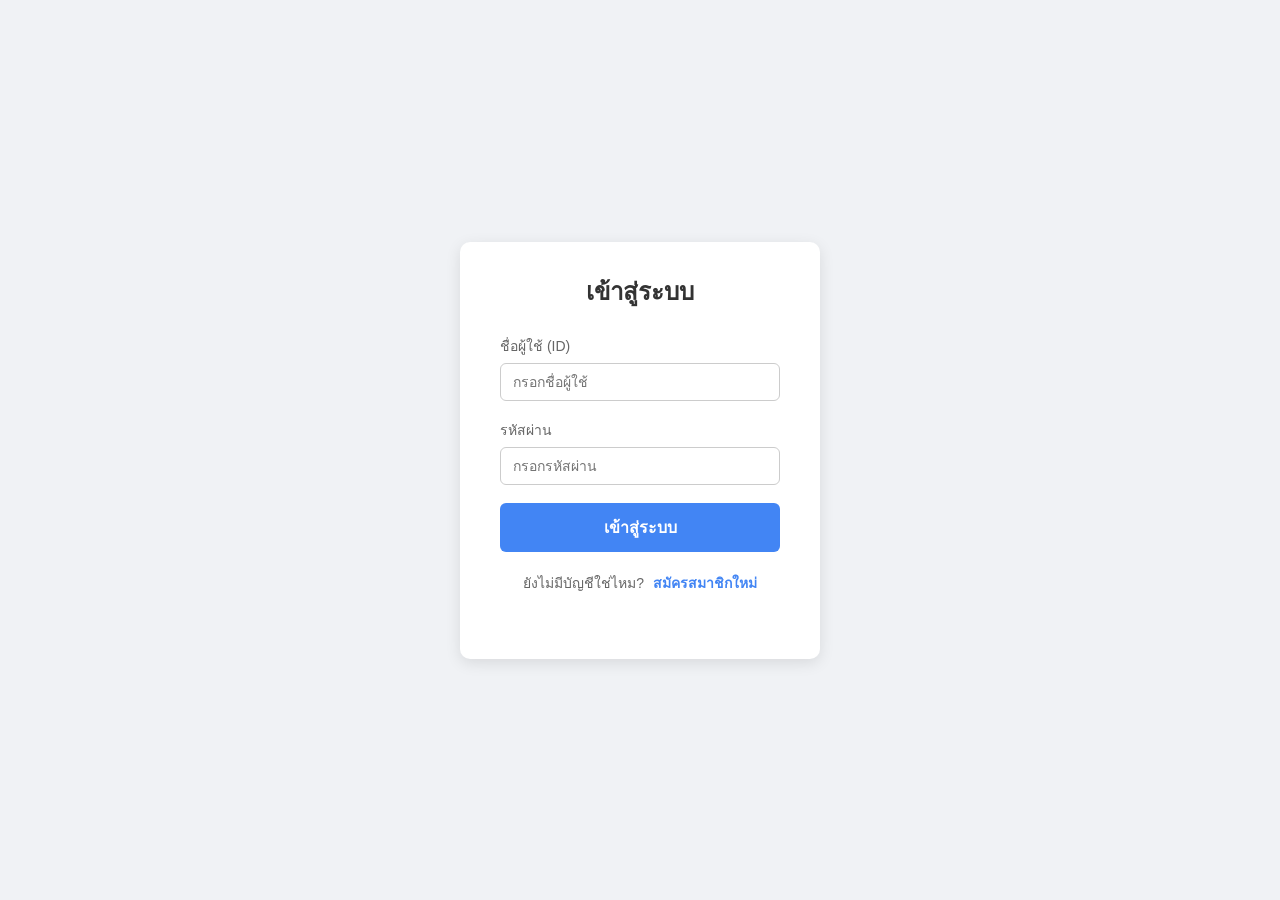
==== index.html @ 0db4f98f "Add files via upload" ====
<!DOCTYPE html>
<html lang="th">
<head>
  <meta charset="UTF-8">
  <meta name="viewport" content="width=device-width, initial-scale=1.0">
  <title>ระบบเข้าสู่ระบบ / ลงทะเบียน</title>
  <link rel="stylesheet" href="login.css">
</head>
<body>

  <div class="login-card">
    <h2 id="formTitle">เข้าสู่ระบบ</h2>
    
    <form id="authForm">
      <div class="input-group">
        <label for="username">ชื่อผู้ใช้ (ID)</label>
        <input type="text" id="username" placeholder="กรอกชื่อผู้ใช้" required>
      </div>

      <div class="input-group">
        <label for="password">รหัสผ่าน</label>
        <input type="password" id="password" placeholder="กรอกรหัสผ่าน" required>
      </div>

      <button type="submit" id="submitBtn" class="btn btn-primary">เข้าสู่ระบบ</button>
    </form>

    <div class="toggle-mode">
      <span id="toggleText">ยังไม่มีบัญชีใช่ไหม?</span>
      <a href="#" id="toggleBtn">สมัครสมาชิกใหม่</a>
    </div>

    <div id="statusMessage"></div>
  </div>

  <script src="login.js"></script>
</body>
</html>
---- login.css ----
* {
  box-sizing: border-box;
  margin: 0;
  padding: 0;
  font-family: 'Segoe UI', Tahoma, Geneva, Verdana, sans-serif;
}

body {
  background-color: #f0f2f5;
  display: flex;
  justify-content: center;
  align-items: center;
  height: 100vh;
}

.login-card {
  background: #ffffff;
  padding: 30px 40px;
  border-radius: 10px;
  box-shadow: 0 4px 15px rgba(0, 0, 0, 0.1);
  width: 100%;
  max-width: 360px;
}

h2 {
  text-align: center;
  margin-bottom: 24px;
  color: #333333;
}

.input-group {
  margin-bottom: 18px;
}

.input-group label {
  display: block;
  margin-bottom: 6px;
  font-size: 14px;
  color: #666666;
}

.input-group input {
  width: 100%;
  padding: 10px 12px;
  border: 1px solid #cccccc;
  border-radius: 6px;
  font-size: 14px;
  outline: none;
  transition: border-color 0.2s;
}

.input-group input:focus {
  border-color: #4285f4;
}

.btn {
  width: 100%;
  padding: 12px;
  border: none;
  border-radius: 6px;
  font-size: 16px;
  font-weight: bold;
  cursor: pointer;
  transition: background-color 0.2s;
}

.btn-primary {
  background-color: #4285f4;
  color: #ffffff;
}

.btn-primary:hover {
  background-color: #357ae8;
}

.toggle-mode {
  text-align: center;
  margin-top: 20px;
  font-size: 14px;
  color: #666666;
}

.toggle-mode a {
  color: #4285f4;
  text-decoration: none;
  font-weight: bold;
  margin-left: 5px;
}

.toggle-mode a:hover {
  text-decoration: underline;
}

#statusMessage {
  margin-top: 15px;
  text-align: center;
  font-size: 14px;
  min-height: 20px;
}
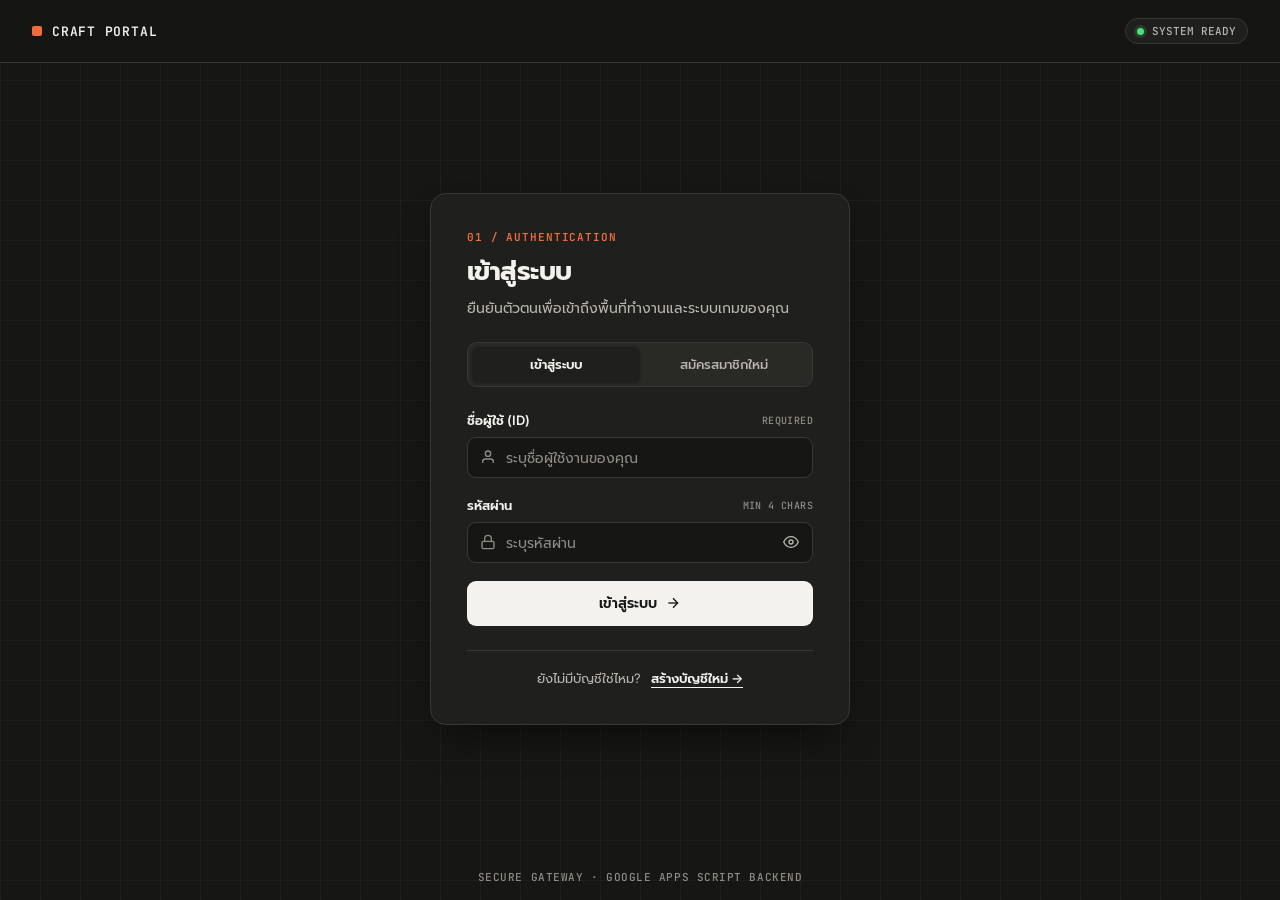
==== commit 7f03de3a: "Add files via upload" ====
--- a/index.html
+++ b/index.html
@@ -3,35 +3,107 @@
 <head>
   <meta charset="UTF-8">
   <meta name="viewport" content="width=device-width, initial-scale=1.0">
-  <title>ระบบเข้าสู่ระบบ / ลงทะเบียน</title>
+  <title>เข้าสู่ระบบ / ลงทะเบียน — Workspace Portal</title>
+  <!-- โหลดฟอนต์สไตล์ ArtCraft (Sans + Mono + Thai) -->
+  <link rel="preconnect" href="https://fonts.googleapis.com">
+  <link rel="preconnect" href="https://fonts.gstatic.com" crossorigin>
+  <link href="https://fonts.googleapis.com/css2?family=Inter:wght@400;500;600;700&family=JetBrains+Mono:wght@400;500;600&family=Prompt:wght@400;500;600&display=swap" rel="stylesheet">
   <link rel="stylesheet" href="login.css">
 </head>
 <body>
 
-  <div class="login-card">
-    <h2 id="formTitle">เข้าสู่ระบบ</h2>
-    
-    <form id="authForm">
-      <div class="input-group">
-        <label for="username">ชื่อผู้ใช้ (ID)</label>
-        <input type="text" id="username" placeholder="กรอกชื่อผู้ใช้" required>
+  <!-- พื้นหลังตาราง Grid สไตล์ Studio -->
+  <div class="bg-grid"></div>
+
+  <!-- แถบเมนูด้านบนสไตล์ ArtCraft -->
+  <header class="top-nav">
+    <div class="brand">
+      <span class="brand-dot"></span>
+      <span class="brand-name">CRAFT PORTAL</span>
+    </div>
+    <div class="system-badge">
+      <span class="pulse-dot"></span>
+      <span>SYSTEM READY</span>
+    </div>
+  </header>
+
+  <!-- ส่วนเนื้อหาหลัก -->
+  <main class="main-container">
+    <div class="login-card">
+      <!-- หัวข้อสไตล์ Editorial มีเลขกำกับ -->
+      <div class="card-header">
+        <div class="eyebrow" id="eyebrowText">01 / AUTHENTICATION</div>
+        <h1 id="formTitle">เข้าสู่ระบบ</h1>
+        <p class="subtitle" id="formSubtitle">ยืนยันตัวตนเพื่อเข้าถึงพื้นที่ทำงานและระบบเกมของคุณ</p>
       </div>
 
-      <div class="input-group">
-        <label for="password">รหัสผ่าน</label>
-        <input type="password" id="password" placeholder="กรอกรหัสผ่าน" required>
+      <!-- แถบสลับโหมดแบบ Tab Pill -->
+      <div class="mode-tabs">
+        <button type="button" class="tab-btn active" id="tabLogin">เข้าสู่ระบบ</button>
+        <button type="button" class="tab-btn" id="tabRegister">สมัครสมาชิกใหม่</button>
       </div>
+      
+      <form id="authForm" novalidate>
+        <div class="input-group">
+          <div class="label-row">
+            <label for="username">ชื่อผู้ใช้ (ID)</label>
+            <span class="mono-hint">REQUIRED</span>
+          </div>
+          <div class="input-wrapper">
+            <svg class="input-icon" viewBox="0 0 24 24" fill="none" stroke="currentColor" stroke-width="2">
+              <path d="M20 21v-2a4 4 0 0 0-4-4H8a4 4 0 0 0-4 4v2"></path>
+              <circle cx="12" cy="7" r="4"></circle>
+            </svg>
+            <input type="text" id="username" placeholder="ระบุชื่อผู้ใช้งานของคุณ" autocomplete="username" required>
+          </div>
+        </div>
 
-      <button type="submit" id="submitBtn" class="btn btn-primary">เข้าสู่ระบบ</button>
-    </form>
+        <div class="input-group">
+          <div class="label-row">
+            <label for="password">รหัสผ่าน</label>
+            <span class="mono-hint">MIN 4 CHARS</span>
+          </div>
+          <div class="input-wrapper">
+            <svg class="input-icon" viewBox="0 0 24 24" fill="none" stroke="currentColor" stroke-width="2">
+              <rect x="3" y="11" width="18" height="11" rx="2" ry="2"></rect>
+              <path d="M7 11V7a5 5 0 0 1 10 0v4"></path>
+            </svg>
+            <input type="password" id="password" placeholder="ระบุรหัสผ่าน" autocomplete="current-password" required>
+            <button type="button" class="toggle-password" id="togglePasswordBtn" aria-label="แสดงหรือซ่อนรหัสผ่าน">
+              <svg id="eyeIcon" viewBox="0 0 24 24" fill="none" stroke="currentColor" stroke-width="2">
+                <path d="M1 12s4-8 11-8 11 8 11 8-4 8-11 8-11-8-11-8z"></path>
+                <circle cx="12" cy="12" r="3"></circle>
+              </svg>
+            </button>
+          </div>
+        </div>
 
-    <div class="toggle-mode">
-      <span id="toggleText">ยังไม่มีบัญชีใช่ไหม?</span>
-      <a href="#" id="toggleBtn">สมัครสมาชิกใหม่</a>
+        <!-- กล่องแสดงสถานะ (Alert Banner) -->
+        <div id="statusBox" class="status-box hidden" role="alert">
+          <span id="statusIcon" class="status-icon"></span>
+          <span id="statusMessage"></span>
+        </div>
+
+        <button type="submit" id="submitBtn" class="btn btn-primary">
+          <span class="btn-text" id="btnText">เข้าสู่ระบบ</span>
+          <span class="spinner hidden" id="btnSpinner"></span>
+          <svg class="arrow-icon" id="btnArrow" viewBox="0 0 24 24" fill="none" stroke="currentColor" stroke-width="2">
+            <line x1="5" y1="12" x2="19" y2="12"></line>
+            <polyline points="12 5 19 12 12 19"></polyline>
+          </svg>
+        </button>
+      </form>
+
+      <div class="card-footer">
+        <span id="toggleText">ยังไม่มีบัญชีใช่ไหม?</span>
+        <a href="#" id="toggleBtn">สร้างบัญชีใหม่ →</a>
+      </div>
     </div>
+  </main>
 
-    <div id="statusMessage"></div>
-  </div>
+  <footer class="bottom-footer">
+    <span>SECURE GATEWAY · GOOGLE APPS SCRIPT BACKEND</span>
+  </footer>
 
   <script src="login.js"></script>
 </body>
--- a/login.css
+++ b/login.css
@@ -1,99 +1,434 @@
+:root {
+  --bg-page: #161615;
+  --bg-surface: #1f1f1d;
+  --bg-subtle: #292926;
+  --text-primary: #f3f2ed;
+  --text-secondary: #b8b6ae;
+  --text-muted: #8e8c84;
+  --border-color: #383834;
+  --border-focus: #f3f2ed;
+  --accent-primary: #f3f2ed;
+  --accent-hover: #dcdad2;
+  --accent-orange: #f06d3b;
+
+  --status-error-bg: rgba(239, 68, 68, 0.14);
+  --status-error-border: rgba(248, 113, 113, 0.4);
+  --status-error-text: #fca5a5;
+
+  --status-success-bg: rgba(34, 197, 94, 0.14);
+  --status-success-border: rgba(74, 222, 128, 0.4);
+  --status-success-text: #86efac;
+
+  --status-info-bg: rgba(59, 130, 246, 0.14);
+  --status-info-border: rgba(96, 165, 250, 0.4);
+  --status-info-text: #93c5fd;
+
+  --font-sans: 'Inter', 'Prompt', -apple-system, BlinkMacSystemFont, sans-serif;
+  --font-mono: 'JetBrains Mono', monospace;
+}
+
 * {
   box-sizing: border-box;
   margin: 0;
   padding: 0;
-  font-family: 'Segoe UI', Tahoma, Geneva, Verdana, sans-serif;
 }
 
 body {
-  background-color: #f0f2f5;
+  background-color: var(--bg-page);
+  color: var(--text-primary);
+  font-family: var(--font-sans);
+  min-height: 100vh;
+  display: flex;
+  flex-direction: column;
+  justify-content: space-between;
+  position: relative;
+  overflow-x: hidden;
+  -webkit-font-smoothing: antialiased;
+}
+
+.bg-grid {
+  position: fixed;
+  inset: 0;
+  background-image:
+    linear-gradient(to right, rgba(243, 242, 237, 0.035) 1px, transparent 1px),
+    linear-gradient(to bottom, rgba(243, 242, 237, 0.035) 1px, transparent 1px);
+  background-size: 40px 40px;
+  pointer-events: none;
+  z-index: 0;
+}
+
+/* แถบด้านบน */
+.top-nav {
+  position: relative;
+  z-index: 10;
+  display: flex;
+  justify-content: space-between;
+  align-items: center;
+  padding: 18px 32px;
+  border-bottom: 1px solid var(--border-color);
+  background: rgba(22, 22, 21, 0.9);
+  backdrop-filter: blur(8px);
+}
+
+.brand {
+  display: flex;
+  align-items: center;
+  gap: 10px;
+  font-family: var(--font-mono);
+  font-weight: 600;
+  font-size: 13px;
+  letter-spacing: 0.06em;
+  color: var(--text-primary);
+}
+
+.brand-dot {
+  width: 10px;
+  height: 10px;
+  background-color: var(--accent-orange);
+  border-radius: 2px;
+}
+
+.system-badge {
+  display: flex;
+  align-items: center;
+  gap: 8px;
+  font-family: var(--font-mono);
+  font-size: 11px;
+  font-weight: 500;
+  color: var(--text-secondary);
+  background: var(--bg-surface);
+  border: 1px solid var(--border-color);
+  padding: 5px 11px;
+  border-radius: 999px;
+}
+
+.pulse-dot {
+  width: 7px;
+  height: 7px;
+  background-color: #4ade80;
+  border-radius: 50%;
+  box-shadow: 0 0 0 3px rgba(74, 222, 128, 0.16);
+}
+
+/* พื้นที่ตรงกลาง */
+.main-container {
+  position: relative;
+  z-index: 10;
+  flex: 1;
   display: flex;
   justify-content: center;
   align-items: center;
-  height: 100vh;
-}
-
+  padding: 32px 16px;
+}
+
+/* การ์ดล็อกอิน */
 .login-card {
-  background: #ffffff;
-  padding: 30px 40px;
+  background: var(--bg-surface);
+  border: 1px solid var(--border-color);
+  border-radius: 16px;
+  padding: 36px;
+  width: 100%;
+  max-width: 420px;
+  box-shadow: 0 20px 40px -15px rgba(0, 0, 0, 0.55);
+}
+
+.card-header {
+  margin-bottom: 24px;
+}
+
+.eyebrow {
+  font-family: var(--font-mono);
+  font-size: 11px;
+  font-weight: 600;
+  letter-spacing: 0.08em;
+  color: var(--accent-orange);
+  margin-bottom: 8px;
+}
+
+h1 {
+  font-size: 26px;
+  font-weight: 700;
+  letter-spacing: -0.02em;
+  color: var(--text-primary);
+  margin-bottom: 6px;
+}
+
+.subtitle {
+  font-size: 14px;
+  color: var(--text-secondary);
+  line-height: 1.5;
+}
+
+/* แถบสลับโหมด Tab */
+.mode-tabs {
+  display: grid;
+  grid-template-columns: 1fr 1fr;
+  background: var(--bg-subtle);
+  padding: 4px;
   border-radius: 10px;
-  box-shadow: 0 4px 15px rgba(0, 0, 0, 0.1);
-  width: 100%;
-  max-width: 360px;
-}
-
-h2 {
-  text-align: center;
   margin-bottom: 24px;
-  color: #333333;
-}
-
+  border: 1px solid var(--border-color);
+}
+
+.tab-btn {
+  background: transparent;
+  border: none;
+  padding: 8px 12px;
+  font-family: var(--font-sans);
+  font-size: 13px;
+  font-weight: 500;
+  color: var(--text-secondary);
+  border-radius: 7px;
+  cursor: pointer;
+  transition: all 0.2s ease;
+}
+
+.tab-btn:hover {
+  color: var(--text-primary);
+}
+
+.tab-btn.active {
+  background: var(--bg-surface);
+  color: var(--text-primary);
+  font-weight: 600;
+  box-shadow: 0 1px 3px rgba(0, 0, 0, 0.35);
+}
+
+/* ช่องกรอกข้อมูล */
 .input-group {
   margin-bottom: 18px;
 }
 
-.input-group label {
-  display: block;
-  margin-bottom: 6px;
+.label-row {
+  display: flex;
+  justify-content: space-between;
+  align-items: center;
+  margin-bottom: 7px;
+}
+
+.label-row label {
+  font-size: 13px;
+  font-weight: 600;
+  color: var(--text-primary);
+}
+
+.mono-hint {
+  font-family: var(--font-mono);
+  font-size: 10px;
+  font-weight: 500;
+  color: var(--text-muted);
+  letter-spacing: 0.04em;
+}
+
+.input-wrapper {
+  position: relative;
+  display: flex;
+  align-items: center;
+}
+
+.input-icon {
+  position: absolute;
+  left: 13px;
+  width: 16px;
+  height: 16px;
+  color: var(--text-muted);
+  pointer-events: none;
+  transition: color 0.2s;
+}
+
+.input-wrapper input {
+  width: 100%;
+  padding: 11px 40px 11px 38px;
+  background: var(--bg-page);
+  border: 1px solid var(--border-color);
+  border-radius: 9px;
+  font-family: var(--font-sans);
   font-size: 14px;
-  color: #666666;
-}
-
-.input-group input {
-  width: 100%;
-  padding: 10px 12px;
-  border: 1px solid #cccccc;
-  border-radius: 6px;
-  font-size: 14px;
+  color: var(--text-primary);
   outline: none;
-  transition: border-color 0.2s;
-}
-
-.input-group input:focus {
-  border-color: #4285f4;
-}
-
+  transition: all 0.2s ease;
+}
+
+.input-wrapper input::placeholder {
+  color: var(--text-muted);
+}
+
+.input-wrapper input:focus {
+  background: var(--bg-subtle);
+  border-color: var(--border-focus);
+  box-shadow: 0 0 0 3px rgba(243, 242, 237, 0.1);
+}
+
+.input-wrapper:focus-within .input-icon {
+  color: var(--text-primary);
+}
+
+/* ปุ่มเปิด/ปิดรหัสผ่าน */
+.toggle-password {
+  position: absolute;
+  right: 10px;
+  background: none;
+  border: none;
+  padding: 4px;
+  cursor: pointer;
+  color: var(--text-secondary);
+  display: flex;
+  align-items: center;
+  justify-content: center;
+  border-radius: 5px;
+  transition: color 0.2s, background 0.2s;
+}
+
+.toggle-password:hover {
+  color: var(--text-primary);
+  background: rgba(243, 242, 237, 0.08);
+}
+
+.toggle-password svg {
+  width: 16px;
+  height: 16px;
+}
+
+/* กล่องแจ้งเตือนสถานะ */
+.status-box {
+  display: flex;
+  align-items: center;
+  gap: 10px;
+  padding: 11px 14px;
+  border-radius: 9px;
+  font-size: 13px;
+  font-weight: 500;
+  margin-bottom: 18px;
+  border: 1px solid transparent;
+  animation: fadeIn 0.2s ease;
+}
+
+.status-box.hidden {
+  display: none;
+}
+
+.status-box.error {
+  background: var(--status-error-bg);
+  border-color: var(--status-error-border);
+  color: var(--status-error-text);
+}
+
+.status-box.success {
+  background: var(--status-success-bg);
+  border-color: var(--status-success-border);
+  color: var(--status-success-text);
+}
+
+.status-box.info {
+  background: var(--status-info-bg);
+  border-color: var(--status-info-border);
+  color: var(--status-info-text);
+}
+
+/* ปุ่มกดหลัก */
 .btn {
   width: 100%;
-  padding: 12px;
+  padding: 12px 18px;
   border: none;
-  border-radius: 6px;
-  font-size: 16px;
-  font-weight: bold;
+  border-radius: 9px;
+  font-family: var(--font-sans);
+  font-size: 14px;
+  font-weight: 600;
   cursor: pointer;
-  transition: background-color 0.2s;
+  display: flex;
+  align-items: center;
+  justify-content: center;
+  gap: 8px;
+  transition: all 0.2s ease;
 }
 
 .btn-primary {
-  background-color: #4285f4;
-  color: #ffffff;
-}
-
-.btn-primary:hover {
-  background-color: #357ae8;
-}
-
-.toggle-mode {
+  background-color: var(--accent-primary);
+  color: var(--bg-page);
+}
+
+.btn-primary:hover:not(:disabled) {
+  background-color: var(--accent-hover);
+  transform: translateY(-1px);
+  box-shadow: 0 6px 16px rgba(0, 0, 0, 0.35);
+}
+
+.btn-primary:disabled {
+  opacity: 0.65;
+  cursor: not-allowed;
+}
+
+.arrow-icon {
+  width: 16px;
+  height: 16px;
+  transition: transform 0.2s ease;
+}
+
+.btn-primary:hover:not(:disabled) .arrow-icon {
+  transform: translateX(3px);
+}
+
+.spinner {
+  width: 16px;
+  height: 16px;
+  border: 2px solid rgba(22, 22, 21, 0.25);
+  border-top-color: var(--bg-page);
+  border-radius: 50%;
+  animation: spin 0.7s linear infinite;
+}
+
+.hidden {
+  display: none !important;
+}
+
+/* ส่วนท้ายการ์ด */
+.card-footer {
+  margin-top: 24px;
+  padding-top: 18px;
+  border-top: 1px solid var(--border-color);
   text-align: center;
-  margin-top: 20px;
-  font-size: 14px;
-  color: #666666;
-}
-
-.toggle-mode a {
-  color: #4285f4;
+  font-size: 13px;
+  color: var(--text-secondary);
+}
+
+.card-footer a {
+  color: var(--text-primary);
   text-decoration: none;
-  font-weight: bold;
-  margin-left: 5px;
-}
-
-.toggle-mode a:hover {
-  text-decoration: underline;
-}
-
-#statusMessage {
-  margin-top: 15px;
+  font-weight: 600;
+  margin-left: 6px;
+  border-bottom: 1.5px solid var(--text-primary);
+  padding-bottom: 1px;
+  transition: color 0.2s, border-color 0.2s;
+}
+
+.card-footer a:hover {
+  color: var(--accent-orange);
+  border-color: var(--accent-orange);
+}
+
+/* Footer ล่างสุด */
+.bottom-footer {
+  position: relative;
+  z-index: 10;
   text-align: center;
-  font-size: 14px;
-  min-height: 20px;
+  padding: 16px;
+  font-family: var(--font-mono);
+  font-size: 11px;
+  font-weight: 500;
+  color: var(--text-muted);
+  letter-spacing: 0.05em;
+}
+
+@keyframes spin {
+  to { transform: rotate(360deg); }
+}
+
+@keyframes fadeIn {
+  from { opacity: 0; transform: translateY(-4px); }
+  to { opacity: 1; transform: translateY(0); }
+}
+
+@media (max-width: 480px) {
+  .top-nav { padding: 16px 20px; }
+  .login-card { padding: 28px 22px; }
 }
